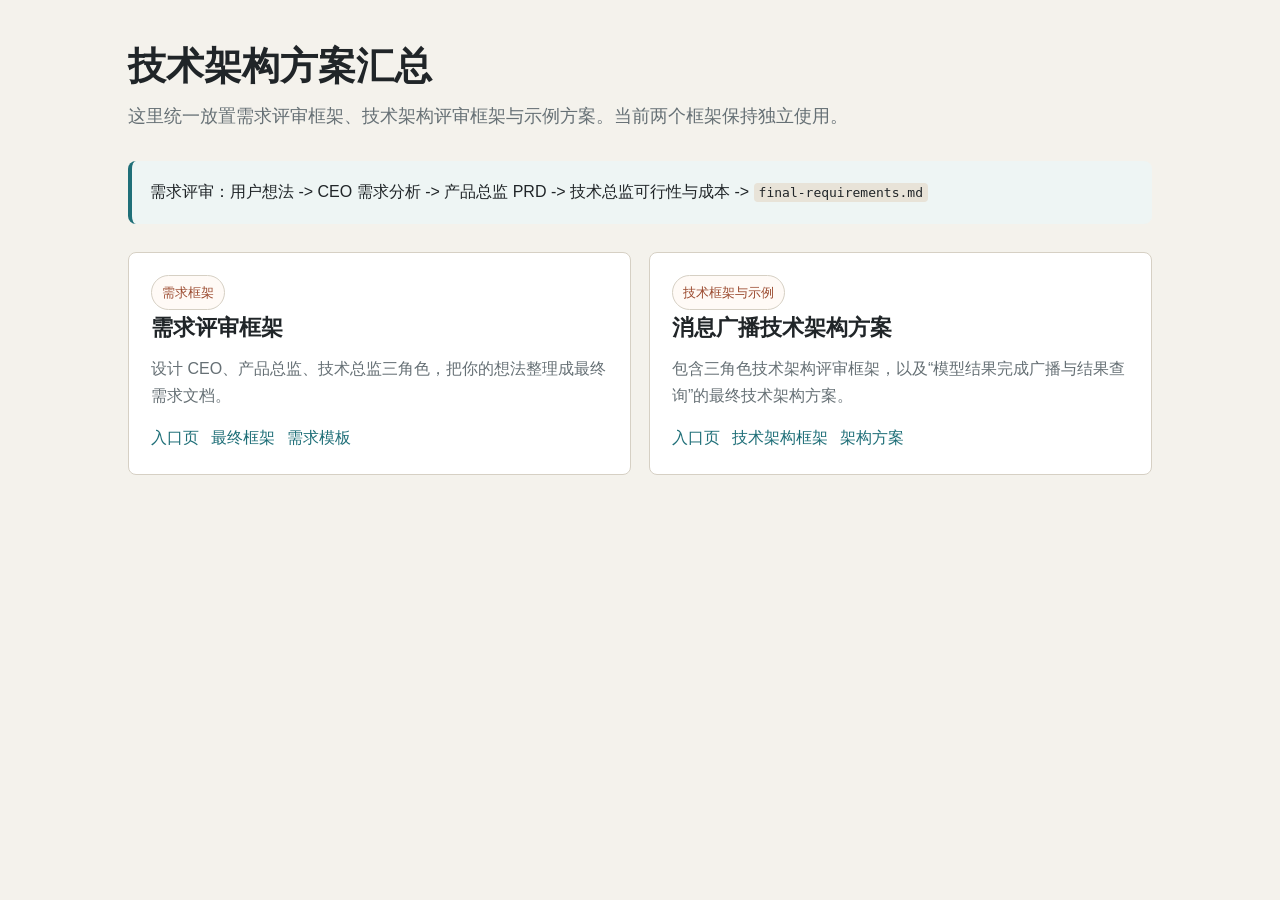
==== index.html @ bf9061cd "Add site index" ====
<!doctype html>
<html lang="zh-CN">
  <head>
    <meta charset="utf-8" />
    <meta name="viewport" content="width=device-width, initial-scale=1" />
    <title>技术架构方案汇总</title>
    <style>
      :root {
        color-scheme: light;
        --bg: #f4f2ec;
        --ink: #202528;
        --muted: #667075;
        --panel: #ffffff;
        --line: #d6d0c4;
        --accent: #1f6f78;
        --accent-2: #9b4a2f;
      }

      * {
        box-sizing: border-box;
      }

      body {
        margin: 0;
        font-family: -apple-system, BlinkMacSystemFont, "Segoe UI", sans-serif;
        background: var(--bg);
        color: var(--ink);
        line-height: 1.65;
      }

      a {
        color: var(--accent);
        text-decoration: none;
      }

      a:hover {
        text-decoration: underline;
      }

      main {
        max-width: 1080px;
        margin: 0 auto;
        padding: 44px 28px;
      }

      h1 {
        margin: 0 0 12px;
        font-size: 38px;
        line-height: 1.2;
        letter-spacing: 0;
      }

      .lead {
        max-width: 760px;
        margin: 0 0 30px;
        color: var(--muted);
        font-size: 18px;
      }

      .grid {
        display: grid;
        grid-template-columns: repeat(2, minmax(0, 1fr));
        gap: 18px;
      }

      .card {
        background: var(--panel);
        border: 1px solid var(--line);
        border-radius: 8px;
        padding: 22px;
      }

      h2 {
        margin: 0 0 10px;
        font-size: 22px;
      }

      p {
        margin: 0 0 16px;
        color: var(--muted);
      }

      .links {
        display: flex;
        flex-wrap: wrap;
        gap: 12px;
      }

      .tag {
        display: inline-flex;
        border: 1px solid var(--line);
        border-radius: 999px;
        padding: 6px 10px;
        color: var(--accent-2);
        background: #fffaf6;
        font-size: 13px;
      }

      .chain {
        margin: 28px 0;
        padding: 18px;
        border-left: 4px solid var(--accent);
        background: #eef5f4;
        border-radius: 8px;
      }

      code {
        background: #e8e3d8;
        border-radius: 4px;
        padding: 2px 5px;
      }

      @media (max-width: 760px) {
        h1 {
          font-size: 30px;
        }

        .grid {
          grid-template-columns: 1fr;
        }
      }
    </style>
  </head>
  <body>
    <main>
      <h1>技术架构方案汇总</h1>
      <p class="lead">
        这里统一放置需求评审框架、技术架构评审框架与示例方案。当前两个框架保持独立使用。
      </p>

      <div class="chain">
        需求评审：用户想法 -> CEO 需求分析 -> 产品总监 PRD -> 技术总监可行性与成本 -> <code>final-requirements.md</code>
      </div>

      <section class="grid">
        <article class="card">
          <span class="tag">需求框架</span>
          <h2>需求评审框架</h2>
          <p>设计 CEO、产品总监、技术总监三角色，把你的想法整理成最终需求文档。</p>
          <div class="links">
            <a href="./product-to-delivery-framework/index.html">入口页</a>
            <a href="./product-to-delivery-framework/framework-design/final-framework.md">最终框架</a>
            <a href="./product-to-delivery-framework/templates/final-requirements-template.md">需求模板</a>
          </div>
        </article>

        <article class="card">
          <span class="tag">技术框架与示例</span>
          <h2>消息广播技术架构方案</h2>
          <p>包含三角色技术架构评审框架，以及“模型结果完成广播与结果查询”的最终技术架构方案。</p>
          <div class="links">
            <a href="./message-broadcast-architecture/index.html">入口页</a>
            <a href="./message-broadcast-architecture/framework-design/final-framework.md">技术架构框架</a>
            <a href="./message-broadcast-architecture/technical-architecture/final-architecture.md">架构方案</a>
          </div>
        </article>
      </section>
    </main>
  </body>
</html>
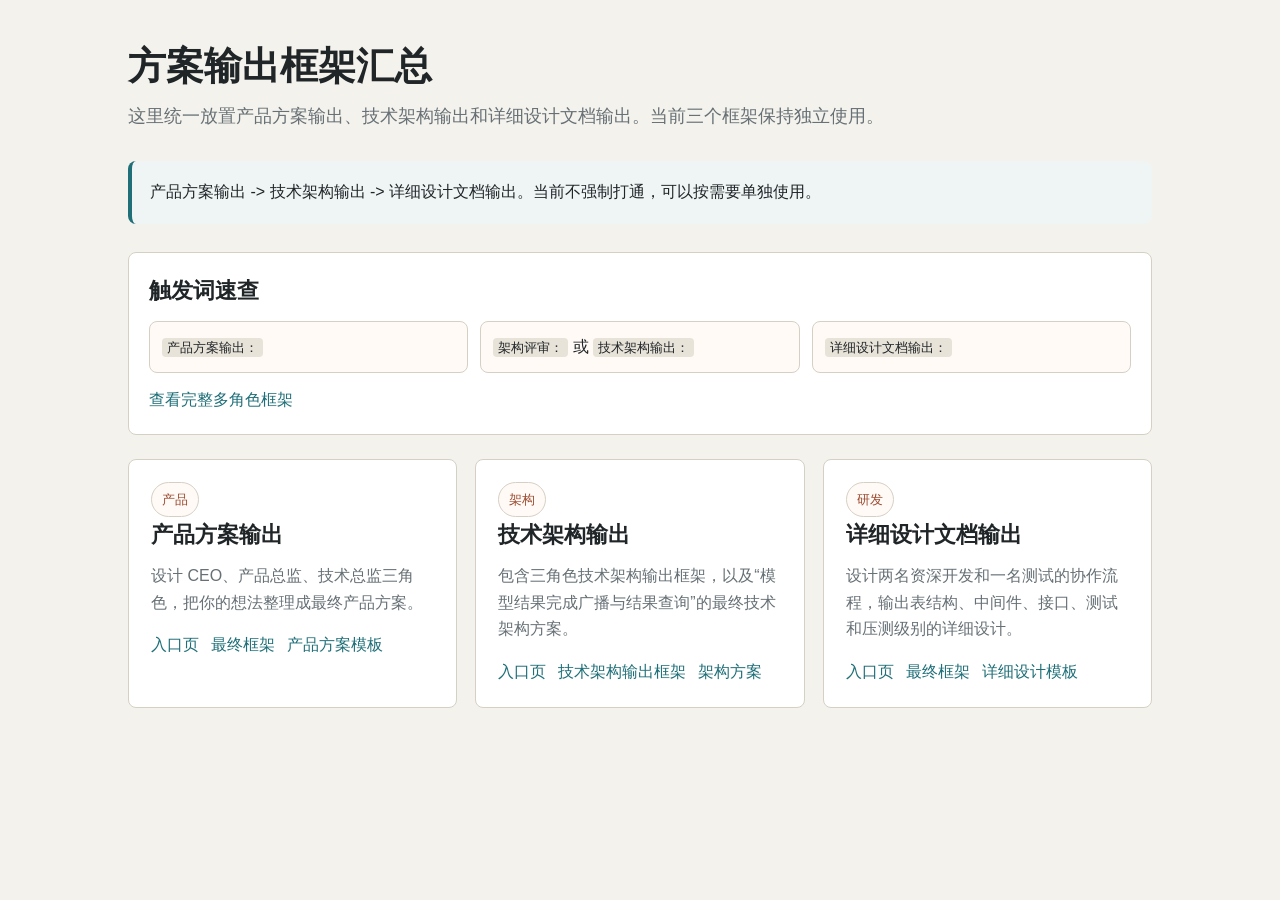
==== commit 153c7105: "Update framework landing page" ====
--- a/index.html
+++ b/index.html
@@ -3,7 +3,7 @@
   <head>
     <meta charset="utf-8" />
     <meta name="viewport" content="width=device-width, initial-scale=1" />
-    <title>技术架构方案汇总</title>
+    <title>方案输出框架汇总</title>
     <style>
       :root {
         color-scheme: light;
@@ -59,7 +59,7 @@
 
       .grid {
         display: grid;
-        grid-template-columns: repeat(2, minmax(0, 1fr));
+        grid-template-columns: repeat(3, minmax(0, 1fr));
         gap: 18px;
       }
 
@@ -104,6 +104,32 @@
         border-radius: 8px;
       }
 
+      .quick {
+        margin: 0 0 24px;
+        background: var(--panel);
+        border: 1px solid var(--line);
+        border-radius: 8px;
+        padding: 20px;
+      }
+
+      .quick h2 {
+        margin-bottom: 12px;
+      }
+
+      .quick-list {
+        display: grid;
+        grid-template-columns: repeat(3, minmax(0, 1fr));
+        gap: 12px;
+        margin-bottom: 14px;
+      }
+
+      .quick-item {
+        border: 1px solid var(--line);
+        border-radius: 8px;
+        padding: 12px;
+        background: #fffaf6;
+      }
+
       code {
         background: #e8e3d8;
         border-radius: 4px;
@@ -118,40 +144,65 @@
         .grid {
           grid-template-columns: 1fr;
         }
+
+        .quick-list {
+          grid-template-columns: 1fr;
+        }
       }
     </style>
   </head>
   <body>
     <main>
-      <h1>技术架构方案汇总</h1>
+      <h1>方案输出框架汇总</h1>
       <p class="lead">
-        这里统一放置需求评审框架、技术架构评审框架与示例方案。当前两个框架保持独立使用。
+        这里统一放置产品方案输出、技术架构输出和详细设计文档输出。当前三个框架保持独立使用。
       </p>
 
       <div class="chain">
-        需求评审：用户想法 -> CEO 需求分析 -> 产品总监 PRD -> 技术总监可行性与成本 -> <code>final-requirements.md</code>
+        产品方案输出 -> 技术架构输出 -> 详细设计文档输出。当前不强制打通，可以按需要单独使用。
       </div>
+
+      <section class="quick">
+        <h2>触发词速查</h2>
+        <div class="quick-list">
+          <div class="quick-item"><code>产品方案输出：</code></div>
+          <div class="quick-item"><code>架构评审：</code> 或 <code>技术架构输出：</code></div>
+          <div class="quick-item"><code>详细设计文档输出：</code></div>
+        </div>
+        <a href="./multi-role-output-frameworks/final-framework.md">查看完整多角色框架</a>
+      </section>
 
       <section class="grid">
         <article class="card">
-          <span class="tag">需求框架</span>
-          <h2>需求评审框架</h2>
-          <p>设计 CEO、产品总监、技术总监三角色，把你的想法整理成最终需求文档。</p>
+          <span class="tag">产品</span>
+          <h2>产品方案输出</h2>
+          <p>设计 CEO、产品总监、技术总监三角色，把你的想法整理成最终产品方案。</p>
           <div class="links">
             <a href="./product-to-delivery-framework/index.html">入口页</a>
             <a href="./product-to-delivery-framework/framework-design/final-framework.md">最终框架</a>
-            <a href="./product-to-delivery-framework/templates/final-requirements-template.md">需求模板</a>
+            <a href="./product-to-delivery-framework/templates/final-product-plan-template.md">产品方案模板</a>
           </div>
         </article>
 
         <article class="card">
-          <span class="tag">技术框架与示例</span>
-          <h2>消息广播技术架构方案</h2>
-          <p>包含三角色技术架构评审框架，以及“模型结果完成广播与结果查询”的最终技术架构方案。</p>
+          <span class="tag">架构</span>
+          <h2>技术架构输出</h2>
+          <p>包含三角色技术架构输出框架，以及“模型结果完成广播与结果查询”的最终技术架构方案。</p>
           <div class="links">
             <a href="./message-broadcast-architecture/index.html">入口页</a>
-            <a href="./message-broadcast-architecture/framework-design/final-framework.md">技术架构框架</a>
+            <a href="./message-broadcast-architecture/framework-design/final-framework.md">技术架构输出框架</a>
             <a href="./message-broadcast-architecture/technical-architecture/final-architecture.md">架构方案</a>
+          </div>
+        </article>
+
+        <article class="card">
+          <span class="tag">研发</span>
+          <h2>详细设计文档输出</h2>
+          <p>设计两名资深开发和一名测试的协作流程，输出表结构、中间件、接口、测试和压测级别的详细设计。</p>
+          <div class="links">
+            <a href="./detailed-design-output-framework/index.html">入口页</a>
+            <a href="./detailed-design-output-framework/framework-design/final-framework.md">最终框架</a>
+            <a href="./detailed-design-output-framework/templates/final-detailed-design-template.md">详细设计模板</a>
           </div>
         </article>
       </section>
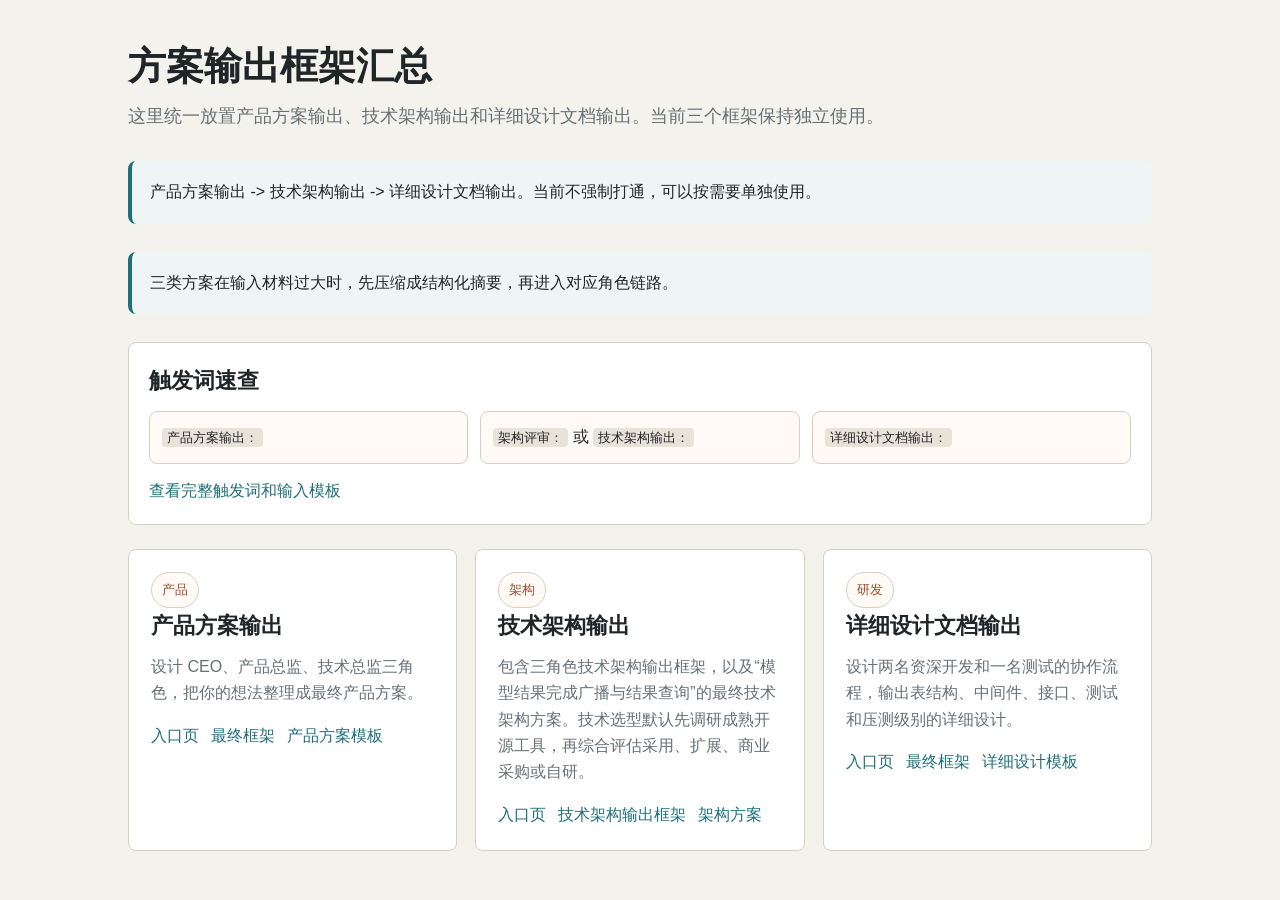
==== commit b53b0886: "Update solution output frameworks" ====
--- a/index.html
+++ b/index.html
@@ -162,6 +162,10 @@
         产品方案输出 -> 技术架构输出 -> 详细设计文档输出。当前不强制打通，可以按需要单独使用。
       </div>
 
+      <div class="chain">
+        三类方案在输入材料过大时，先压缩成结构化摘要，再进入对应角色链路。
+      </div>
+
       <section class="quick">
         <h2>触发词速查</h2>
         <div class="quick-list">
@@ -169,7 +173,7 @@
           <div class="quick-item"><code>架构评审：</code> 或 <code>技术架构输出：</code></div>
           <div class="quick-item"><code>详细设计文档输出：</code></div>
         </div>
-        <a href="./multi-role-output-frameworks/final-framework.md">查看完整多角色框架</a>
+        <a href="./触发词速查.md">查看完整触发词和输入模板</a>
       </section>
 
       <section class="grid">
@@ -187,7 +191,7 @@
         <article class="card">
           <span class="tag">架构</span>
           <h2>技术架构输出</h2>
-          <p>包含三角色技术架构输出框架，以及“模型结果完成广播与结果查询”的最终技术架构方案。</p>
+          <p>包含三角色技术架构输出框架，以及“模型结果完成广播与结果查询”的最终技术架构方案。技术选型默认先调研成熟开源工具，再综合评估采用、扩展、商业采购或自研。</p>
           <div class="links">
             <a href="./message-broadcast-architecture/index.html">入口页</a>
             <a href="./message-broadcast-architecture/framework-design/final-framework.md">技术架构输出框架</a>
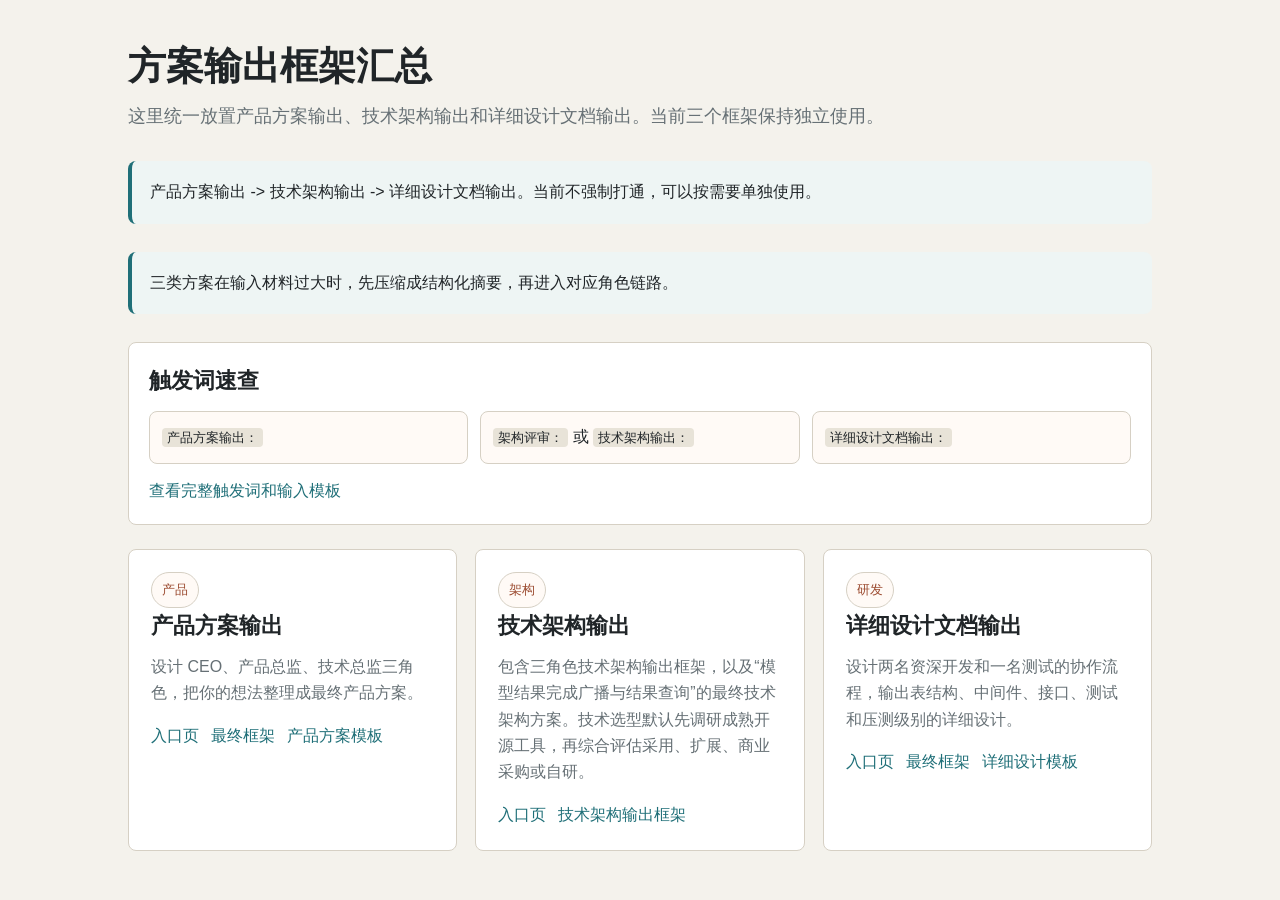
==== commit 8718bfb7: "Rename technical architecture folder" ====
--- a/index.html
+++ b/index.html
@@ -193,9 +193,8 @@
           <h2>技术架构输出</h2>
           <p>包含三角色技术架构输出框架，以及“模型结果完成广播与结果查询”的最终技术架构方案。技术选型默认先调研成熟开源工具，再综合评估采用、扩展、商业采购或自研。</p>
           <div class="links">
-            <a href="./message-broadcast-architecture/index.html">入口页</a>
-            <a href="./message-broadcast-architecture/framework-design/final-framework.md">技术架构输出框架</a>
-            <a href="./message-broadcast-architecture/technical-architecture/final-architecture.md">架构方案</a>
+            <a href="./tech-architecture/index.html">入口页</a>
+            <a href="./tech-architecture/framework-design/final-framework.md">技术架构输出框架</a>
           </div>
         </article>
 
